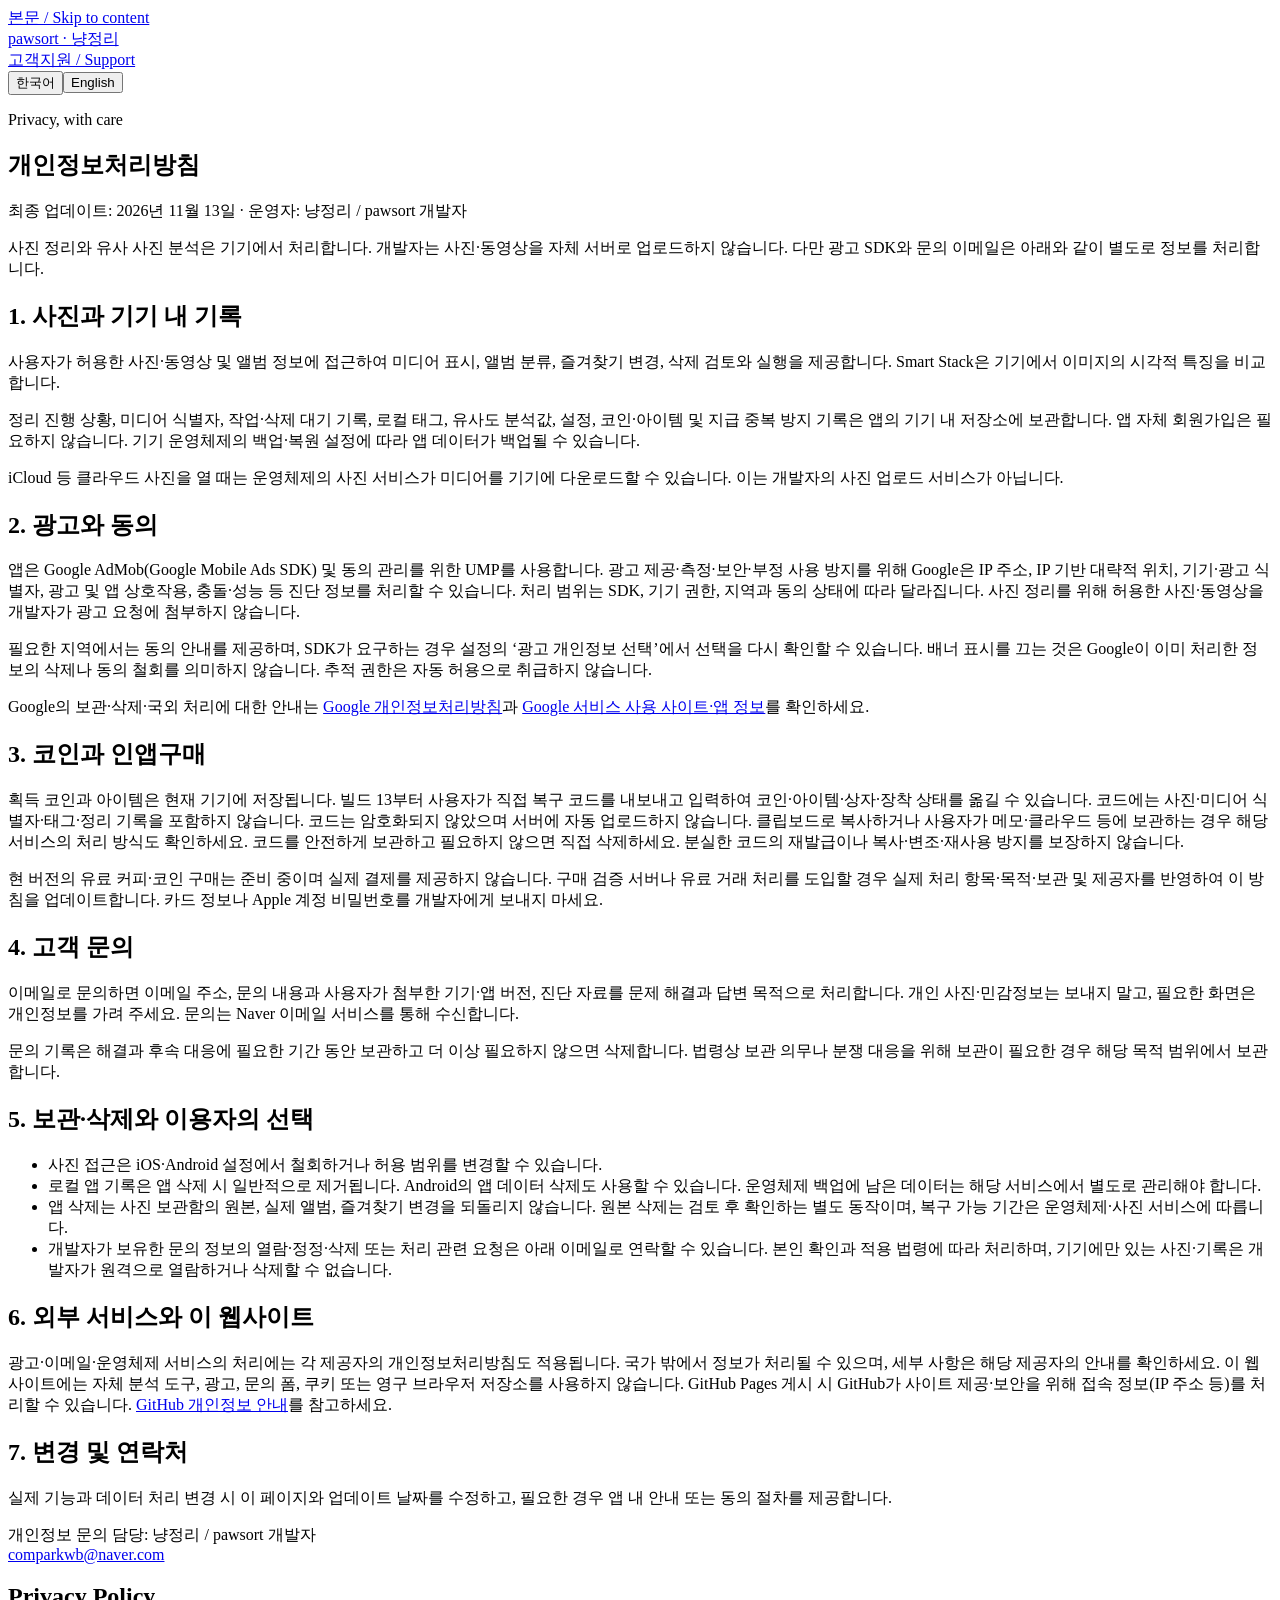
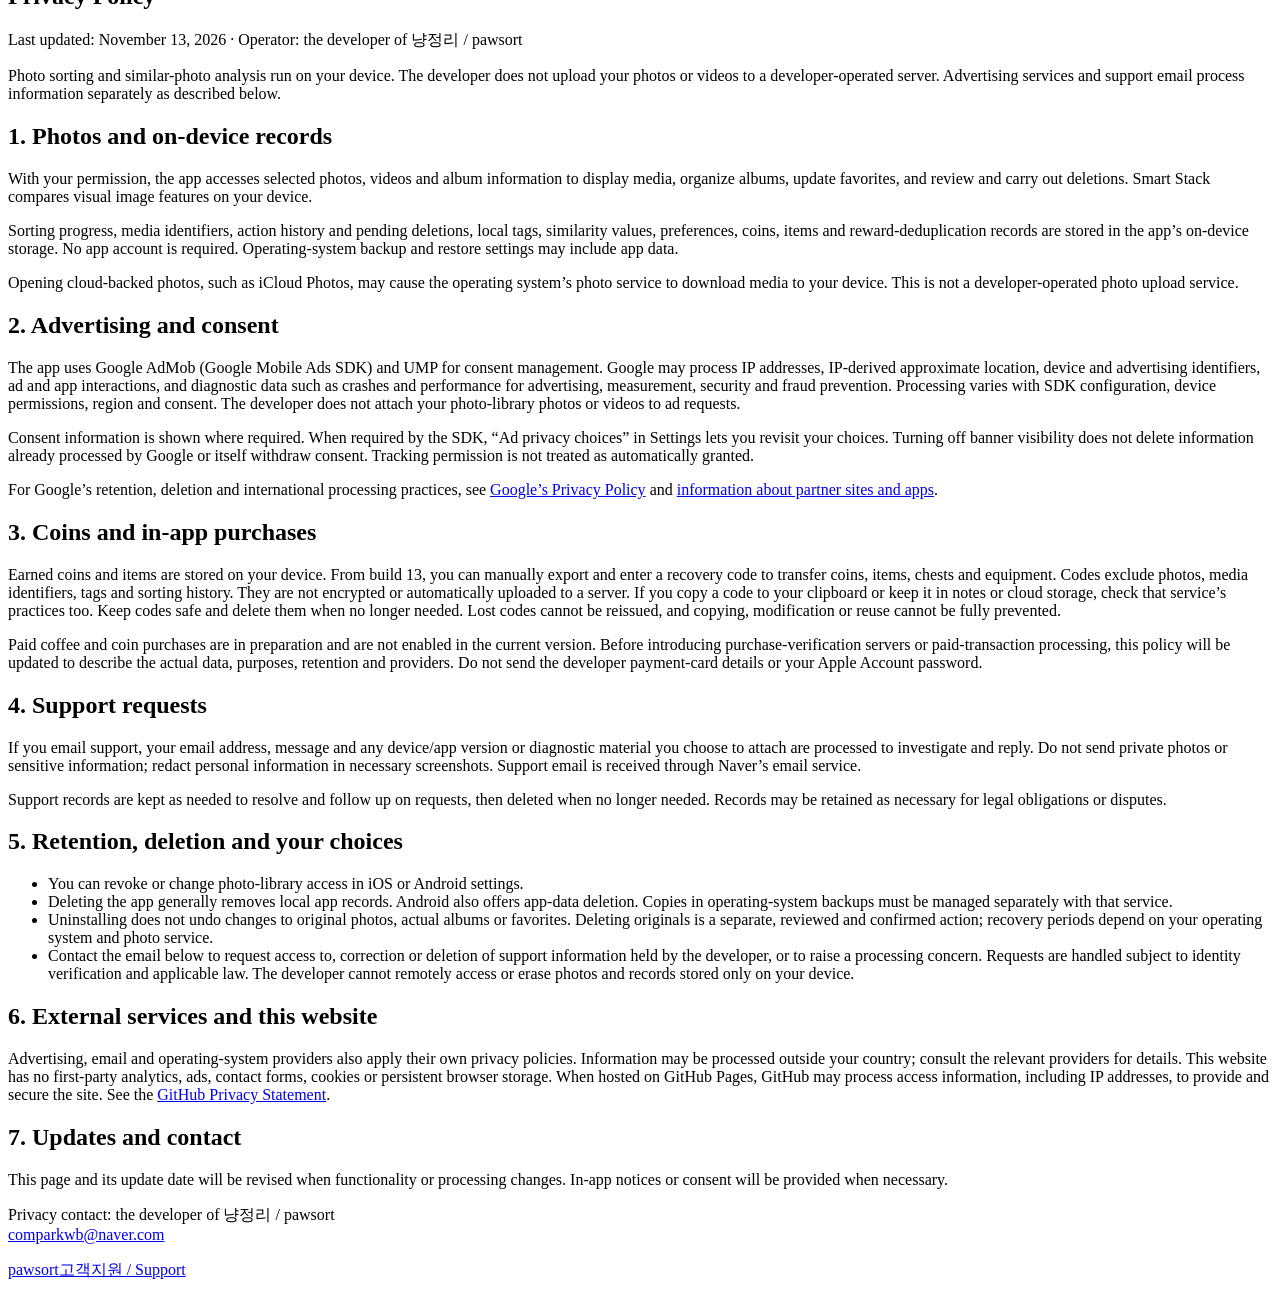
==== privacy.html @ aa528367 "Publish pawsort public privacy.html" ====
<!doctype html>
<html lang="ko"><head><meta charset="utf-8"><meta name="viewport" content="width=device-width,initial-scale=1"><meta name="description" content="냥정리 / pawsort 개인정보처리방침 · Privacy Policy"><meta name="referrer" content="strict-origin-when-cross-origin"><title>개인정보처리방침 · Privacy | pawsort</title><link rel="stylesheet" href="site.css"><script src="site.js" defer></script></head>
<body><a class="skip" href="#main">본문 / Skip to content</a><header><a class="brand" href="index.html" data-local>pawsort · 냥정리</a><nav aria-label="Main"><a href="support.html" data-local>고객지원 / Support</a><div class="language-controls"><button type="button" data-set-lang="ko" aria-pressed="true">한국어</button><button type="button" data-set-lang="en" aria-pressed="false">English</button></div></nav></header>
<main id="main"><p class="eyebrow">Privacy, with care</p>
<article data-lang="ko" lang="ko"><h1>개인정보처리방침</h1><p class="meta">최종 업데이트: 2026년 11월 13일 · 운영자: 냥정리 / pawsort 개발자</p>
<div class="callout">사진 정리와 유사 사진 분석은 기기에서 처리합니다. 개발자는 사진·동영상을 자체 서버로 업로드하지 않습니다. 다만 광고 SDK와 문의 이메일은 아래와 같이 별도로 정보를 처리합니다.</div>
<h2>1. 사진과 기기 내 기록</h2><p>사용자가 허용한 사진·동영상 및 앨범 정보에 접근하여 미디어 표시, 앨범 분류, 즐겨찾기 변경, 삭제 검토와 실행을 제공합니다. Smart Stack은 기기에서 이미지의 시각적 특징을 비교합니다.</p><p>정리 진행 상황, 미디어 식별자, 작업·삭제 대기 기록, 로컬 태그, 유사도 분석값, 설정, 코인·아이템 및 지급 중복 방지 기록은 앱의 기기 내 저장소에 보관합니다. 앱 자체 회원가입은 필요하지 않습니다. 기기 운영체제의 백업·복원 설정에 따라 앱 데이터가 백업될 수 있습니다.</p><p>iCloud 등 클라우드 사진을 열 때는 운영체제의 사진 서비스가 미디어를 기기에 다운로드할 수 있습니다. 이는 개발자의 사진 업로드 서비스가 아닙니다.</p>
<h2>2. 광고와 동의</h2><p>앱은 Google AdMob(Google Mobile Ads SDK) 및 동의 관리를 위한 UMP를 사용합니다. 광고 제공·측정·보안·부정 사용 방지를 위해 Google은 IP 주소, IP 기반 대략적 위치, 기기·광고 식별자, 광고 및 앱 상호작용, 충돌·성능 등 진단 정보를 처리할 수 있습니다. 처리 범위는 SDK, 기기 권한, 지역과 동의 상태에 따라 달라집니다. 사진 정리를 위해 허용한 사진·동영상을 개발자가 광고 요청에 첨부하지 않습니다.</p><p>필요한 지역에서는 동의 안내를 제공하며, SDK가 요구하는 경우 설정의 ‘광고 개인정보 선택’에서 선택을 다시 확인할 수 있습니다. 배너 표시를 끄는 것은 Google이 이미 처리한 정보의 삭제나 동의 철회를 의미하지 않습니다. 추적 권한은 자동 허용으로 취급하지 않습니다.</p><p>Google의 보관·삭제·국외 처리에 대한 안내는 <a href="https://policies.google.com/privacy">Google 개인정보처리방침</a>과 <a href="https://policies.google.com/technologies/partner-sites">Google 서비스 사용 사이트·앱 정보</a>를 확인하세요.</p>
<h2>3. 코인과 인앱구매</h2><p>획득 코인과 아이템은 현재 기기에 저장됩니다. 빌드 13부터 사용자가 직접 복구 코드를 내보내고 입력하여 코인·아이템·상자·장착 상태를 옮길 수 있습니다. 코드에는 사진·미디어 식별자·태그·정리 기록을 포함하지 않습니다. 코드는 암호화되지 않았으며 서버에 자동 업로드하지 않습니다. 클립보드로 복사하거나 사용자가 메모·클라우드 등에 보관하는 경우 해당 서비스의 처리 방식도 확인하세요. 코드를 안전하게 보관하고 필요하지 않으면 직접 삭제하세요. 분실한 코드의 재발급이나 복사·변조·재사용 방지를 보장하지 않습니다.</p><p>현 버전의 유료 커피·코인 구매는 준비 중이며 실제 결제를 제공하지 않습니다. 구매 검증 서버나 유료 거래 처리를 도입할 경우 실제 처리 항목·목적·보관 및 제공자를 반영하여 이 방침을 업데이트합니다. 카드 정보나 Apple 계정 비밀번호를 개발자에게 보내지 마세요.</p>
<h2>4. 고객 문의</h2><p>이메일로 문의하면 이메일 주소, 문의 내용과 사용자가 첨부한 기기·앱 버전, 진단 자료를 문제 해결과 답변 목적으로 처리합니다. 개인 사진·민감정보는 보내지 말고, 필요한 화면은 개인정보를 가려 주세요. 문의는 Naver 이메일 서비스를 통해 수신합니다.</p><p>문의 기록은 해결과 후속 대응에 필요한 기간 동안 보관하고 더 이상 필요하지 않으면 삭제합니다. 법령상 보관 의무나 분쟁 대응을 위해 보관이 필요한 경우 해당 목적 범위에서 보관합니다.</p>
<h2>5. 보관·삭제와 이용자의 선택</h2><ul><li>사진 접근은 iOS·Android 설정에서 철회하거나 허용 범위를 변경할 수 있습니다.</li><li>로컬 앱 기록은 앱 삭제 시 일반적으로 제거됩니다. Android의 앱 데이터 삭제도 사용할 수 있습니다. 운영체제 백업에 남은 데이터는 해당 서비스에서 별도로 관리해야 합니다.</li><li>앱 삭제는 사진 보관함의 원본, 실제 앨범, 즐겨찾기 변경을 되돌리지 않습니다. 원본 삭제는 검토 후 확인하는 별도 동작이며, 복구 가능 기간은 운영체제·사진 서비스에 따릅니다.</li><li>개발자가 보유한 문의 정보의 열람·정정·삭제 또는 처리 관련 요청은 아래 이메일로 연락할 수 있습니다. 본인 확인과 적용 법령에 따라 처리하며, 기기에만 있는 사진·기록은 개발자가 원격으로 열람하거나 삭제할 수 없습니다.</li></ul>
<h2>6. 외부 서비스와 이 웹사이트</h2><p>광고·이메일·운영체제 서비스의 처리에는 각 제공자의 개인정보처리방침도 적용됩니다. 국가 밖에서 정보가 처리될 수 있으며, 세부 사항은 해당 제공자의 안내를 확인하세요. 이 웹사이트에는 자체 분석 도구, 광고, 문의 폼, 쿠키 또는 영구 브라우저 저장소를 사용하지 않습니다. GitHub Pages 게시 시 GitHub가 사이트 제공·보안을 위해 접속 정보(IP 주소 등)를 처리할 수 있습니다. <a href="https://docs.github.com/en/site-policy/privacy-policies/github-general-privacy-statement">GitHub 개인정보 안내</a>를 참고하세요.</p>
<h2>7. 변경 및 연락처</h2><p>실제 기능과 데이터 처리 변경 시 이 페이지와 업데이트 날짜를 수정하고, 필요한 경우 앱 내 안내 또는 동의 절차를 제공합니다.</p><p>개인정보 문의 담당: 냥정리 / pawsort 개발자<br><a class="contact" href="mailto:comparkwb@naver.com">comparkwb@naver.com</a></p></article>
<article data-lang="en" lang="en"><h1>Privacy Policy</h1><p class="meta">Last updated: November 13, 2026 · Operator: the developer of 냥정리 / pawsort</p>
<div class="callout">Photo sorting and similar-photo analysis run on your device. The developer does not upload your photos or videos to a developer-operated server. Advertising services and support email process information separately as described below.</div>
<h2>1. Photos and on-device records</h2><p>With your permission, the app accesses selected photos, videos and album information to display media, organize albums, update favorites, and review and carry out deletions. Smart Stack compares visual image features on your device.</p><p>Sorting progress, media identifiers, action history and pending deletions, local tags, similarity values, preferences, coins, items and reward-deduplication records are stored in the app’s on-device storage. No app account is required. Operating-system backup and restore settings may include app data.</p><p>Opening cloud-backed photos, such as iCloud Photos, may cause the operating system’s photo service to download media to your device. This is not a developer-operated photo upload service.</p>
<h2>2. Advertising and consent</h2><p>The app uses Google AdMob (Google Mobile Ads SDK) and UMP for consent management. Google may process IP addresses, IP-derived approximate location, device and advertising identifiers, ad and app interactions, and diagnostic data such as crashes and performance for advertising, measurement, security and fraud prevention. Processing varies with SDK configuration, device permissions, region and consent. The developer does not attach your photo-library photos or videos to ad requests.</p><p>Consent information is shown where required. When required by the SDK, “Ad privacy choices” in Settings lets you revisit your choices. Turning off banner visibility does not delete information already processed by Google or itself withdraw consent. Tracking permission is not treated as automatically granted.</p><p>For Google’s retention, deletion and international processing practices, see <a href="https://policies.google.com/privacy">Google’s Privacy Policy</a> and <a href="https://policies.google.com/technologies/partner-sites">information about partner sites and apps</a>.</p>
<h2>3. Coins and in-app purchases</h2><p>Earned coins and items are stored on your device. From build 13, you can manually export and enter a recovery code to transfer coins, items, chests and equipment. Codes exclude photos, media identifiers, tags and sorting history. They are not encrypted or automatically uploaded to a server. If you copy a code to your clipboard or keep it in notes or cloud storage, check that service’s practices too. Keep codes safe and delete them when no longer needed. Lost codes cannot be reissued, and copying, modification or reuse cannot be fully prevented.</p><p>Paid coffee and coin purchases are in preparation and are not enabled in the current version. Before introducing purchase-verification servers or paid-transaction processing, this policy will be updated to describe the actual data, purposes, retention and providers. Do not send the developer payment-card details or your Apple Account password.</p>
<h2>4. Support requests</h2><p>If you email support, your email address, message and any device/app version or diagnostic material you choose to attach are processed to investigate and reply. Do not send private photos or sensitive information; redact personal information in necessary screenshots. Support email is received through Naver’s email service.</p><p>Support records are kept as needed to resolve and follow up on requests, then deleted when no longer needed. Records may be retained as necessary for legal obligations or disputes.</p>
<h2>5. Retention, deletion and your choices</h2><ul><li>You can revoke or change photo-library access in iOS or Android settings.</li><li>Deleting the app generally removes local app records. Android also offers app-data deletion. Copies in operating-system backups must be managed separately with that service.</li><li>Uninstalling does not undo changes to original photos, actual albums or favorites. Deleting originals is a separate, reviewed and confirmed action; recovery periods depend on your operating system and photo service.</li><li>Contact the email below to request access to, correction or deletion of support information held by the developer, or to raise a processing concern. Requests are handled subject to identity verification and applicable law. The developer cannot remotely access or erase photos and records stored only on your device.</li></ul>
<h2>6. External services and this website</h2><p>Advertising, email and operating-system providers also apply their own privacy policies. Information may be processed outside your country; consult the relevant providers for details. This website has no first-party analytics, ads, contact forms, cookies or persistent browser storage. When hosted on GitHub Pages, GitHub may process access information, including IP addresses, to provide and secure the site. See the <a href="https://docs.github.com/en/site-policy/privacy-policies/github-general-privacy-statement">GitHub Privacy Statement</a>.</p>
<h2>7. Updates and contact</h2><p>This page and its update date will be revised when functionality or processing changes. In-app notices or consent will be provided when necessary.</p><p>Privacy contact: the developer of 냥정리 / pawsort<br><a class="contact" href="mailto:comparkwb@naver.com">comparkwb@naver.com</a></p></article>
</main><footer><a href="index.html" data-local>pawsort</a><a href="support.html" data-local>고객지원 / Support</a></footer></body></html>
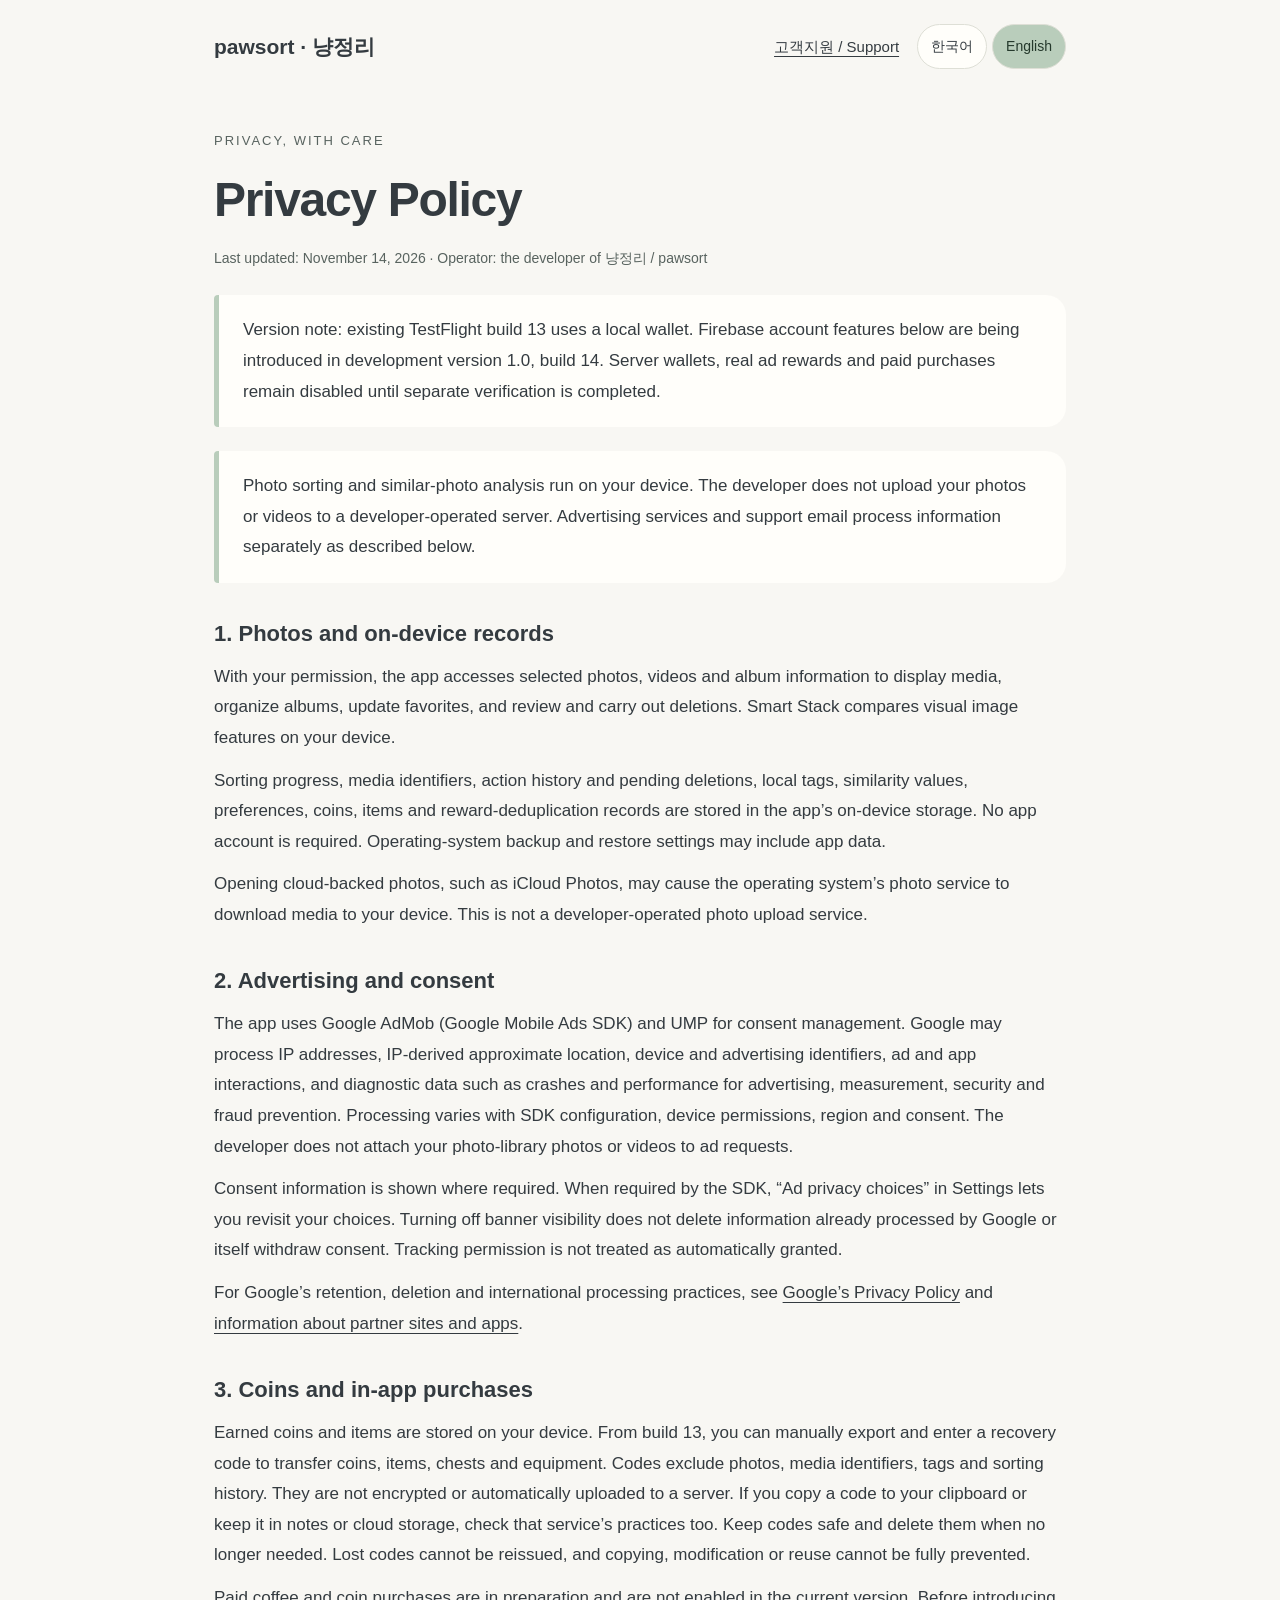
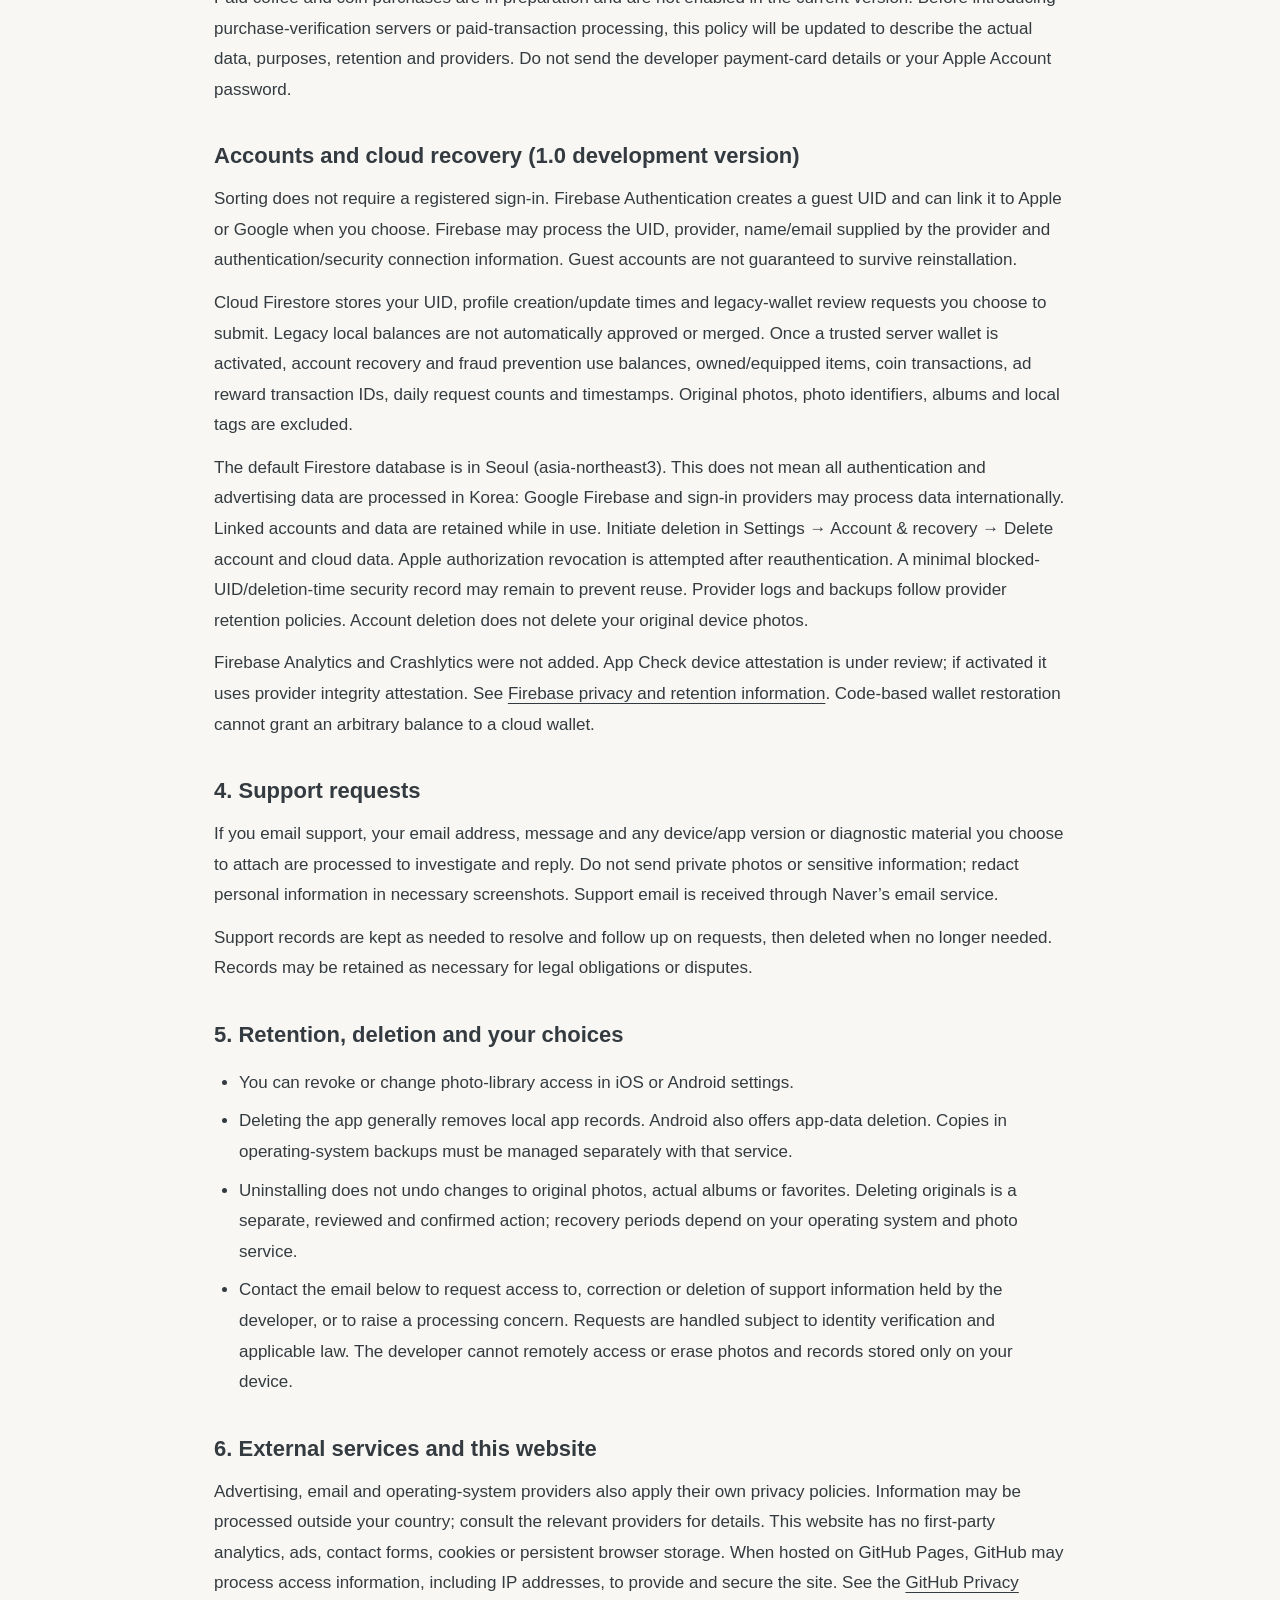
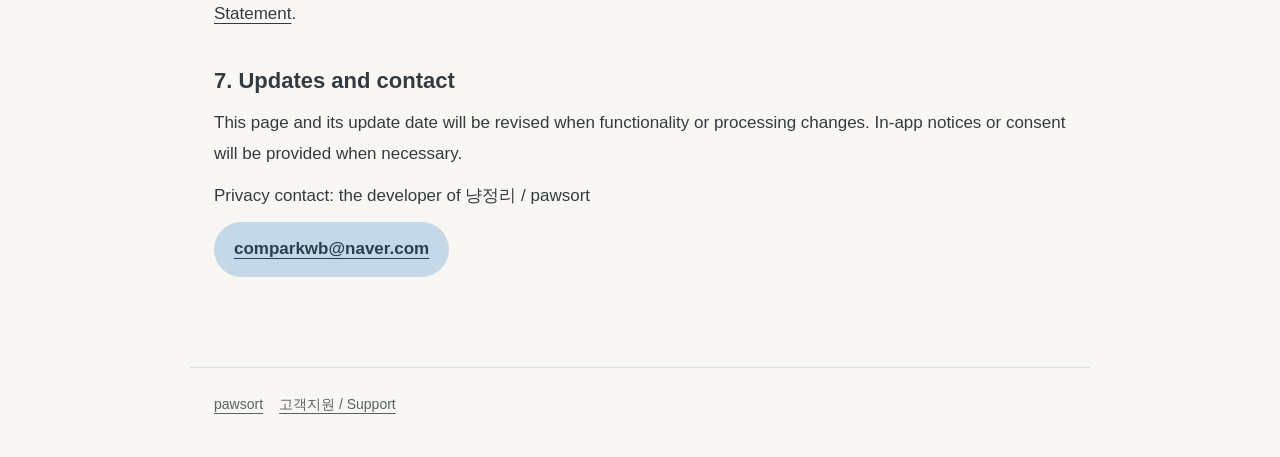
==== commit 5de5943c: "docs: clarify Firebase account rollout, recovery and reward privacy" ====
--- a/privacy.html
+++ b/privacy.html
@@ -2,20 +2,24 @@
 <html lang="ko"><head><meta charset="utf-8"><meta name="viewport" content="width=device-width,initial-scale=1"><meta name="description" content="냥정리 / pawsort 개인정보처리방침 · Privacy Policy"><meta name="referrer" content="strict-origin-when-cross-origin"><title>개인정보처리방침 · Privacy | pawsort</title><link rel="stylesheet" href="site.css"><script src="site.js" defer></script></head>
 <body><a class="skip" href="#main">본문 / Skip to content</a><header><a class="brand" href="index.html" data-local>pawsort · 냥정리</a><nav aria-label="Main"><a href="support.html" data-local>고객지원 / Support</a><div class="language-controls"><button type="button" data-set-lang="ko" aria-pressed="true">한국어</button><button type="button" data-set-lang="en" aria-pressed="false">English</button></div></nav></header>
 <main id="main"><p class="eyebrow">Privacy, with care</p>
-<article data-lang="ko" lang="ko"><h1>개인정보처리방침</h1><p class="meta">최종 업데이트: 2026년 11월 13일 · 운영자: 냥정리 / pawsort 개발자</p>
+<article data-lang="ko" lang="ko"><h1>개인정보처리방침</h1><p class="meta">최종 업데이트: 2026년 11월 14일 · 운영자: 냥정리 / pawsort 개발자</p>
+<div class="callout">버전 안내: 기존 TestFlight 빌드 13은 로컬 지갑을 사용합니다. 개발 중인 1.0 빌드 14부터 아래 Firebase 계정 기능을 도입합니다. 서버 지갑·실제 광고 보상·유료 구매는 별도 검증을 완료하기 전까지 비활성화됩니다.</div>
 <div class="callout">사진 정리와 유사 사진 분석은 기기에서 처리합니다. 개발자는 사진·동영상을 자체 서버로 업로드하지 않습니다. 다만 광고 SDK와 문의 이메일은 아래와 같이 별도로 정보를 처리합니다.</div>
 <h2>1. 사진과 기기 내 기록</h2><p>사용자가 허용한 사진·동영상 및 앨범 정보에 접근하여 미디어 표시, 앨범 분류, 즐겨찾기 변경, 삭제 검토와 실행을 제공합니다. Smart Stack은 기기에서 이미지의 시각적 특징을 비교합니다.</p><p>정리 진행 상황, 미디어 식별자, 작업·삭제 대기 기록, 로컬 태그, 유사도 분석값, 설정, 코인·아이템 및 지급 중복 방지 기록은 앱의 기기 내 저장소에 보관합니다. 앱 자체 회원가입은 필요하지 않습니다. 기기 운영체제의 백업·복원 설정에 따라 앱 데이터가 백업될 수 있습니다.</p><p>iCloud 등 클라우드 사진을 열 때는 운영체제의 사진 서비스가 미디어를 기기에 다운로드할 수 있습니다. 이는 개발자의 사진 업로드 서비스가 아닙니다.</p>
 <h2>2. 광고와 동의</h2><p>앱은 Google AdMob(Google Mobile Ads SDK) 및 동의 관리를 위한 UMP를 사용합니다. 광고 제공·측정·보안·부정 사용 방지를 위해 Google은 IP 주소, IP 기반 대략적 위치, 기기·광고 식별자, 광고 및 앱 상호작용, 충돌·성능 등 진단 정보를 처리할 수 있습니다. 처리 범위는 SDK, 기기 권한, 지역과 동의 상태에 따라 달라집니다. 사진 정리를 위해 허용한 사진·동영상을 개발자가 광고 요청에 첨부하지 않습니다.</p><p>필요한 지역에서는 동의 안내를 제공하며, SDK가 요구하는 경우 설정의 ‘광고 개인정보 선택’에서 선택을 다시 확인할 수 있습니다. 배너 표시를 끄는 것은 Google이 이미 처리한 정보의 삭제나 동의 철회를 의미하지 않습니다. 추적 권한은 자동 허용으로 취급하지 않습니다.</p><p>Google의 보관·삭제·국외 처리에 대한 안내는 <a href="https://policies.google.com/privacy">Google 개인정보처리방침</a>과 <a href="https://policies.google.com/technologies/partner-sites">Google 서비스 사용 사이트·앱 정보</a>를 확인하세요.</p>
 <h2>3. 코인과 인앱구매</h2><p>획득 코인과 아이템은 현재 기기에 저장됩니다. 빌드 13부터 사용자가 직접 복구 코드를 내보내고 입력하여 코인·아이템·상자·장착 상태를 옮길 수 있습니다. 코드에는 사진·미디어 식별자·태그·정리 기록을 포함하지 않습니다. 코드는 암호화되지 않았으며 서버에 자동 업로드하지 않습니다. 클립보드로 복사하거나 사용자가 메모·클라우드 등에 보관하는 경우 해당 서비스의 처리 방식도 확인하세요. 코드를 안전하게 보관하고 필요하지 않으면 직접 삭제하세요. 분실한 코드의 재발급이나 복사·변조·재사용 방지를 보장하지 않습니다.</p><p>현 버전의 유료 커피·코인 구매는 준비 중이며 실제 결제를 제공하지 않습니다. 구매 검증 서버나 유료 거래 처리를 도입할 경우 실제 처리 항목·목적·보관 및 제공자를 반영하여 이 방침을 업데이트합니다. 카드 정보나 Apple 계정 비밀번호를 개발자에게 보내지 마세요.</p>
+<h2>계정 및 클라우드 복구 (1.0 개발 버전)</h2><p>사진 정리는 정식 로그인 없이 사용할 수 있습니다. Firebase Authentication은 게스트 UID를 생성하며 사용자가 선택하면 Apple 또는 Google 계정과 연결합니다. Firebase는 UID, 로그인 제공자, 제공자가 전달하는 이름·이메일, 인증·보안 관련 접속 정보를 처리할 수 있습니다. 게스트 상태는 재설치 후 복구를 보장하지 않습니다.</p><p>Cloud Firestore에는 UID, 프로필 생성·수정 시간과 사용자가 요청한 기존 지갑 검증 대기 목록을 저장합니다. 기존 로컬 잔액을 자동으로 승인하거나 합산하지 않습니다. 서버 지갑이 활성화되면 잔액·구매 아이템·장착 상태·코인 거래 내역·광고 보상 거래 ID·일일 요청 횟수와 시각을 계정 복구 및 중복 보상 방지에 사용합니다. 사진 원본, 사진 식별자, 앨범 및 로컬 태그는 이 동기화에 포함하지 않습니다.</p><p>Firestore 기본 데이터베이스 위치는 서울(asia-northeast3)입니다. 이것이 모든 인증·광고 데이터의 국내 처리를 의미하지는 않습니다. Google Firebase 및 로그인 제공자가 국외에서 처리할 수 있습니다. 계정 연결과 데이터는 계정 사용 기간 동안 유지하며 설정 → 계정과 복구 → 계정과 클라우드 데이터 삭제에서 삭제를 요청할 수 있습니다. Apple 연결은 재인증 후 토큰 철회를 시도합니다. 보안상 삭제 처리 중인 UID와 시각의 최소 차단 기록은 재사용 방지를 위해 남을 수 있고, 제공자 자체 로그·백업의 삭제 주기는 제공자 정책에 따릅니다. 기기 내 사진은 계정 삭제로 삭제되지 않습니다.</p><p>Firebase Analytics와 Crashlytics는 추가하지 않았습니다. App Check는 기기 증명 설정을 검토 중이며 실제 활성화 시 제공자의 기기 무결성 증명을 사용합니다. <a href="https://firebase.google.com/support/privacy">Firebase 개인정보 및 보관 안내</a>를 확인하세요. 코드 기반 지갑 복구는 개발 중인 클라우드 지갑에 임의 잔액을 지급하는 수단으로 사용할 수 없습니다.</p>
 <h2>4. 고객 문의</h2><p>이메일로 문의하면 이메일 주소, 문의 내용과 사용자가 첨부한 기기·앱 버전, 진단 자료를 문제 해결과 답변 목적으로 처리합니다. 개인 사진·민감정보는 보내지 말고, 필요한 화면은 개인정보를 가려 주세요. 문의는 Naver 이메일 서비스를 통해 수신합니다.</p><p>문의 기록은 해결과 후속 대응에 필요한 기간 동안 보관하고 더 이상 필요하지 않으면 삭제합니다. 법령상 보관 의무나 분쟁 대응을 위해 보관이 필요한 경우 해당 목적 범위에서 보관합니다.</p>
 <h2>5. 보관·삭제와 이용자의 선택</h2><ul><li>사진 접근은 iOS·Android 설정에서 철회하거나 허용 범위를 변경할 수 있습니다.</li><li>로컬 앱 기록은 앱 삭제 시 일반적으로 제거됩니다. Android의 앱 데이터 삭제도 사용할 수 있습니다. 운영체제 백업에 남은 데이터는 해당 서비스에서 별도로 관리해야 합니다.</li><li>앱 삭제는 사진 보관함의 원본, 실제 앨범, 즐겨찾기 변경을 되돌리지 않습니다. 원본 삭제는 검토 후 확인하는 별도 동작이며, 복구 가능 기간은 운영체제·사진 서비스에 따릅니다.</li><li>개발자가 보유한 문의 정보의 열람·정정·삭제 또는 처리 관련 요청은 아래 이메일로 연락할 수 있습니다. 본인 확인과 적용 법령에 따라 처리하며, 기기에만 있는 사진·기록은 개발자가 원격으로 열람하거나 삭제할 수 없습니다.</li></ul>
 <h2>6. 외부 서비스와 이 웹사이트</h2><p>광고·이메일·운영체제 서비스의 처리에는 각 제공자의 개인정보처리방침도 적용됩니다. 국가 밖에서 정보가 처리될 수 있으며, 세부 사항은 해당 제공자의 안내를 확인하세요. 이 웹사이트에는 자체 분석 도구, 광고, 문의 폼, 쿠키 또는 영구 브라우저 저장소를 사용하지 않습니다. GitHub Pages 게시 시 GitHub가 사이트 제공·보안을 위해 접속 정보(IP 주소 등)를 처리할 수 있습니다. <a href="https://docs.github.com/en/site-policy/privacy-policies/github-general-privacy-statement">GitHub 개인정보 안내</a>를 참고하세요.</p>
 <h2>7. 변경 및 연락처</h2><p>실제 기능과 데이터 처리 변경 시 이 페이지와 업데이트 날짜를 수정하고, 필요한 경우 앱 내 안내 또는 동의 절차를 제공합니다.</p><p>개인정보 문의 담당: 냥정리 / pawsort 개발자<br><a class="contact" href="mailto:comparkwb@naver.com">comparkwb@naver.com</a></p></article>
-<article data-lang="en" lang="en"><h1>Privacy Policy</h1><p class="meta">Last updated: November 13, 2026 · Operator: the developer of 냥정리 / pawsort</p>
+<article data-lang="en" lang="en"><h1>Privacy Policy</h1><p class="meta">Last updated: November 14, 2026 · Operator: the developer of 냥정리 / pawsort</p>
+<div class="callout">Version note: existing TestFlight build 13 uses a local wallet. Firebase account features below are being introduced in development version 1.0, build 14. Server wallets, real ad rewards and paid purchases remain disabled until separate verification is completed.</div>
 <div class="callout">Photo sorting and similar-photo analysis run on your device. The developer does not upload your photos or videos to a developer-operated server. Advertising services and support email process information separately as described below.</div>
 <h2>1. Photos and on-device records</h2><p>With your permission, the app accesses selected photos, videos and album information to display media, organize albums, update favorites, and review and carry out deletions. Smart Stack compares visual image features on your device.</p><p>Sorting progress, media identifiers, action history and pending deletions, local tags, similarity values, preferences, coins, items and reward-deduplication records are stored in the app’s on-device storage. No app account is required. Operating-system backup and restore settings may include app data.</p><p>Opening cloud-backed photos, such as iCloud Photos, may cause the operating system’s photo service to download media to your device. This is not a developer-operated photo upload service.</p>
 <h2>2. Advertising and consent</h2><p>The app uses Google AdMob (Google Mobile Ads SDK) and UMP for consent management. Google may process IP addresses, IP-derived approximate location, device and advertising identifiers, ad and app interactions, and diagnostic data such as crashes and performance for advertising, measurement, security and fraud prevention. Processing varies with SDK configuration, device permissions, region and consent. The developer does not attach your photo-library photos or videos to ad requests.</p><p>Consent information is shown where required. When required by the SDK, “Ad privacy choices” in Settings lets you revisit your choices. Turning off banner visibility does not delete information already processed by Google or itself withdraw consent. Tracking permission is not treated as automatically granted.</p><p>For Google’s retention, deletion and international processing practices, see <a href="https://policies.google.com/privacy">Google’s Privacy Policy</a> and <a href="https://policies.google.com/technologies/partner-sites">information about partner sites and apps</a>.</p>
 <h2>3. Coins and in-app purchases</h2><p>Earned coins and items are stored on your device. From build 13, you can manually export and enter a recovery code to transfer coins, items, chests and equipment. Codes exclude photos, media identifiers, tags and sorting history. They are not encrypted or automatically uploaded to a server. If you copy a code to your clipboard or keep it in notes or cloud storage, check that service’s practices too. Keep codes safe and delete them when no longer needed. Lost codes cannot be reissued, and copying, modification or reuse cannot be fully prevented.</p><p>Paid coffee and coin purchases are in preparation and are not enabled in the current version. Before introducing purchase-verification servers or paid-transaction processing, this policy will be updated to describe the actual data, purposes, retention and providers. Do not send the developer payment-card details or your Apple Account password.</p>
+<h2>Accounts and cloud recovery (1.0 development version)</h2><p>Sorting does not require a registered sign-in. Firebase Authentication creates a guest UID and can link it to Apple or Google when you choose. Firebase may process the UID, provider, name/email supplied by the provider and authentication/security connection information. Guest accounts are not guaranteed to survive reinstallation.</p><p>Cloud Firestore stores your UID, profile creation/update times and legacy-wallet review requests you choose to submit. Legacy local balances are not automatically approved or merged. Once a trusted server wallet is activated, account recovery and fraud prevention use balances, owned/equipped items, coin transactions, ad reward transaction IDs, daily request counts and timestamps. Original photos, photo identifiers, albums and local tags are excluded.</p><p>The default Firestore database is in Seoul (asia-northeast3). This does not mean all authentication and advertising data are processed in Korea: Google Firebase and sign-in providers may process data internationally. Linked accounts and data are retained while in use. Initiate deletion in Settings → Account &amp; recovery → Delete account and cloud data. Apple authorization revocation is attempted after reauthentication. A minimal blocked-UID/deletion-time security record may remain to prevent reuse. Provider logs and backups follow provider retention policies. Account deletion does not delete your original device photos.</p><p>Firebase Analytics and Crashlytics were not added. App Check device attestation is under review; if activated it uses provider integrity attestation. See <a href="https://firebase.google.com/support/privacy">Firebase privacy and retention information</a>. Code-based wallet restoration cannot grant an arbitrary balance to a cloud wallet.</p>
 <h2>4. Support requests</h2><p>If you email support, your email address, message and any device/app version or diagnostic material you choose to attach are processed to investigate and reply. Do not send private photos or sensitive information; redact personal information in necessary screenshots. Support email is received through Naver’s email service.</p><p>Support records are kept as needed to resolve and follow up on requests, then deleted when no longer needed. Records may be retained as necessary for legal obligations or disputes.</p>
 <h2>5. Retention, deletion and your choices</h2><ul><li>You can revoke or change photo-library access in iOS or Android settings.</li><li>Deleting the app generally removes local app records. Android also offers app-data deletion. Copies in operating-system backups must be managed separately with that service.</li><li>Uninstalling does not undo changes to original photos, actual albums or favorites. Deleting originals is a separate, reviewed and confirmed action; recovery periods depend on your operating system and photo service.</li><li>Contact the email below to request access to, correction or deletion of support information held by the developer, or to raise a processing concern. Requests are handled subject to identity verification and applicable law. The developer cannot remotely access or erase photos and records stored only on your device.</li></ul>
 <h2>6. External services and this website</h2><p>Advertising, email and operating-system providers also apply their own privacy policies. Information may be processed outside your country; consult the relevant providers for details. This website has no first-party analytics, ads, contact forms, cookies or persistent browser storage. When hosted on GitHub Pages, GitHub may process access information, including IP addresses, to provide and secure the site. See the <a href="https://docs.github.com/en/site-policy/privacy-policies/github-general-privacy-statement">GitHub Privacy Statement</a>.</p>
--- a/site.css
+++ b/site.css
@@ -0,0 +1,4 @@
+:root{color-scheme:light dark;--bg:#f8f7f3;--surface:#fffefa;--text:#343b40;--muted:#58635f;--line:#dedfd6;--sage:#b9cdbb;--blue:#c5d8e8;--rose:#e9c6c6}
+*{box-sizing:border-box}body{margin:0;background:var(--bg);color:var(--text);font:17px/1.8 -apple-system,BlinkMacSystemFont,"Segoe UI",sans-serif;overflow-wrap:anywhere}a{color:inherit;text-underline-offset:4px}a:hover{text-decoration-thickness:2px}a:focus-visible,button:focus-visible,summary:focus-visible{outline:3px solid #527b9a;outline-offset:4px}header,main,footer{max-width:900px;margin:auto;padding:24px}header{display:flex;align-items:center;justify-content:space-between;gap:16px;flex-wrap:wrap}.brand{font-size:21px;font-weight:800;text-decoration:none}nav{display:flex;gap:18px;align-items:center;flex-wrap:wrap}nav a{font-size:15px}.language-controls{display:flex;gap:5px}button{font:inherit;font-size:14px;border:1px solid var(--line);padding:9px 13px;background:var(--surface);color:var(--text);border-radius:24px;cursor:pointer;min-height:44px}button[aria-pressed=true]{background:var(--sage);color:#25392c}h1{font-size:clamp(32px,6vw,48px);line-height:1.2;letter-spacing:-1.3px;margin:18px 0}h2{font-size:22px;line-height:1.4;margin:36px 0 12px}p{margin:12px 0}ul,ol{padding-left:25px}li{margin:8px 0}.eyebrow{font-size:13px;text-transform:uppercase;letter-spacing:2px;color:var(--muted)}.lead{font-size:20px;max-width:640px}.meta,footer{font-size:14px;color:var(--muted)}.callout{background:var(--surface);border-left:5px solid var(--sage);padding:20px 24px;border-radius:4px 20px 20px 4px;margin:24px 0}.contact{display:inline-block;background:var(--blue);color:#263f53;padding:12px 20px;border-radius:30px;font-weight:650;margin:10px 0}.links{display:flex;gap:14px;flex-wrap:wrap;margin:32px 0}.links a{padding:16px 22px;background:var(--surface);border:1px solid var(--line);border-radius:18px}.skip{position:absolute;left:16px;top:-100px;background:var(--surface);padding:12px;z-index:2}.skip:focus{top:12px}details{border-bottom:1px solid var(--line);padding:18px 0}summary{cursor:pointer;font-weight:650;min-height:44px}details p{padding:4px 0 4px 20px}footer{border-top:1px solid var(--line);margin-top:44px;padding-bottom:40px}footer a{margin-right:16px}[hidden]{display:none!important}
+@media(prefers-color-scheme:dark){:root{--bg:#202522;--surface:#2b322e;--text:#f1f0e9;--muted:#bec7be;--line:#4a564d}.contact{background:#c5d8e8}}
+@media(max-width:440px){header,main,footer{padding:20px}nav{gap:12px}.lead{font-size:18px}.callout{padding:16px 18px}}
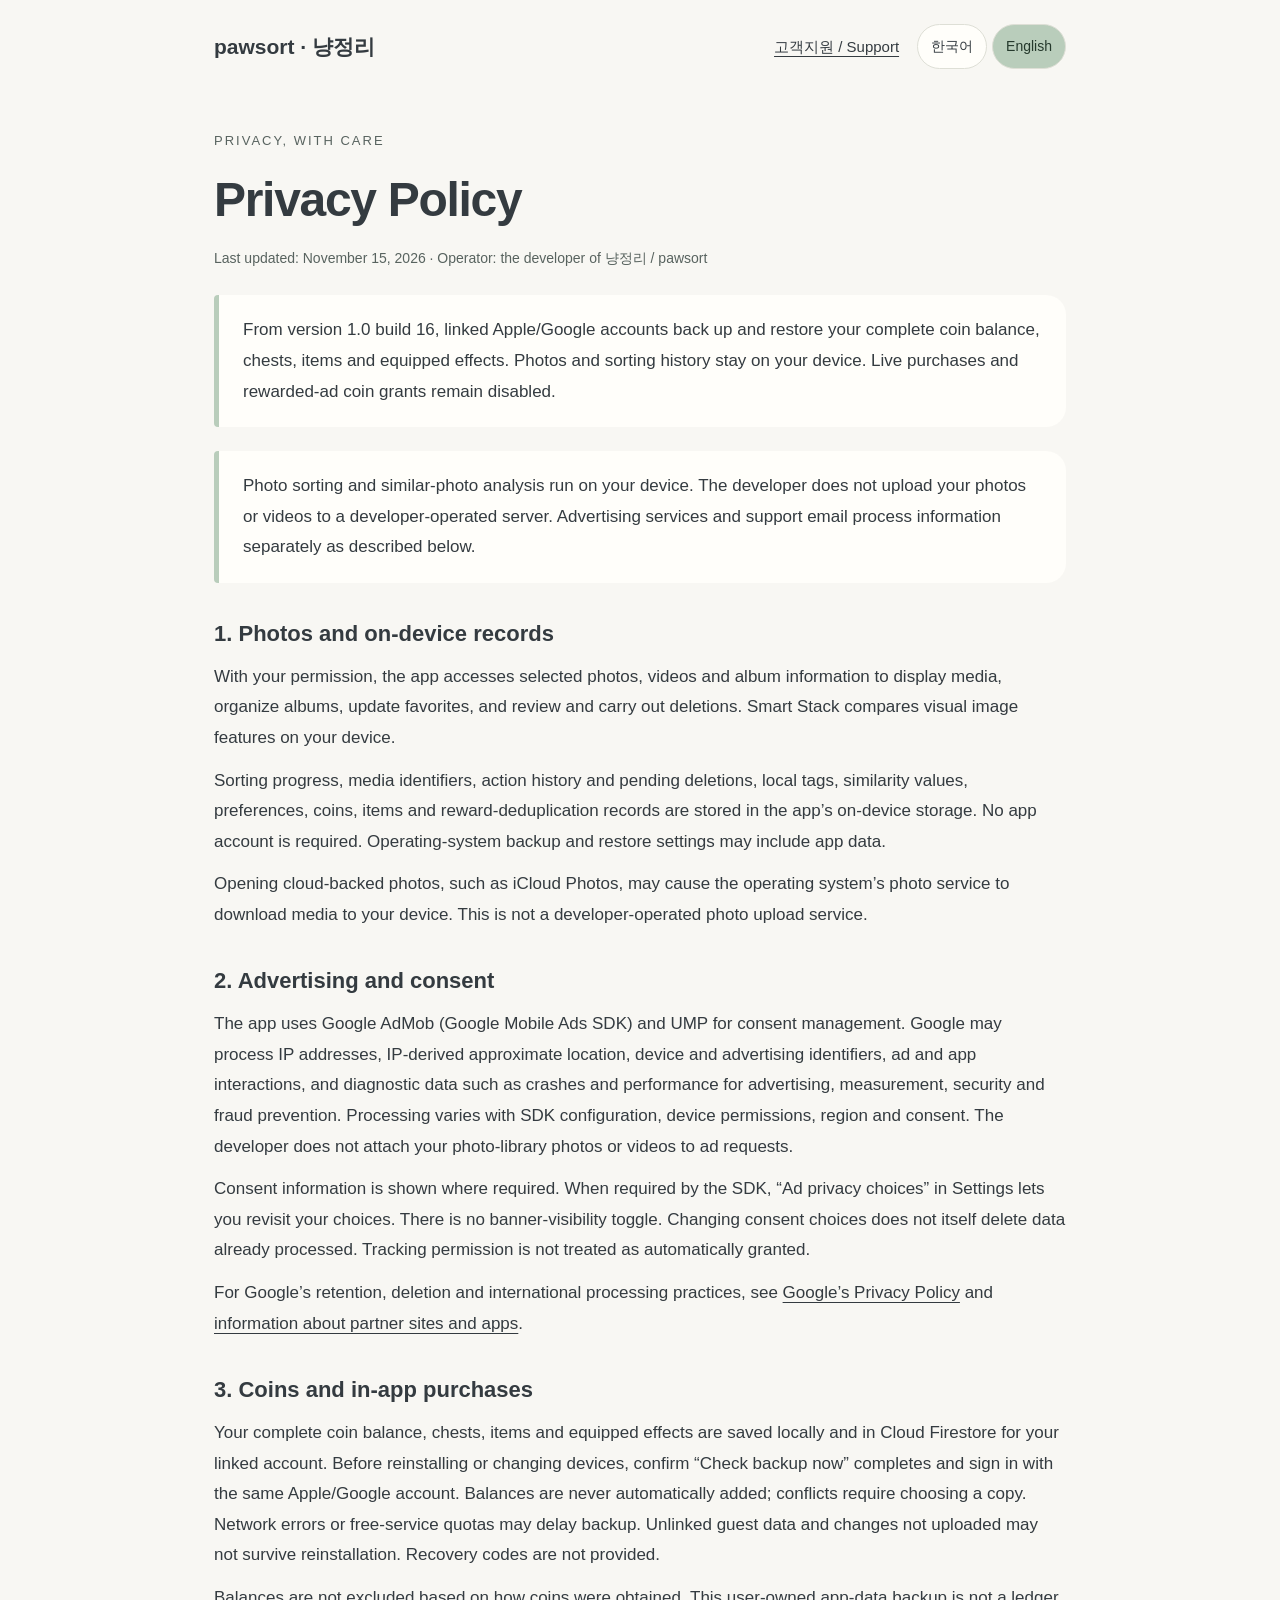
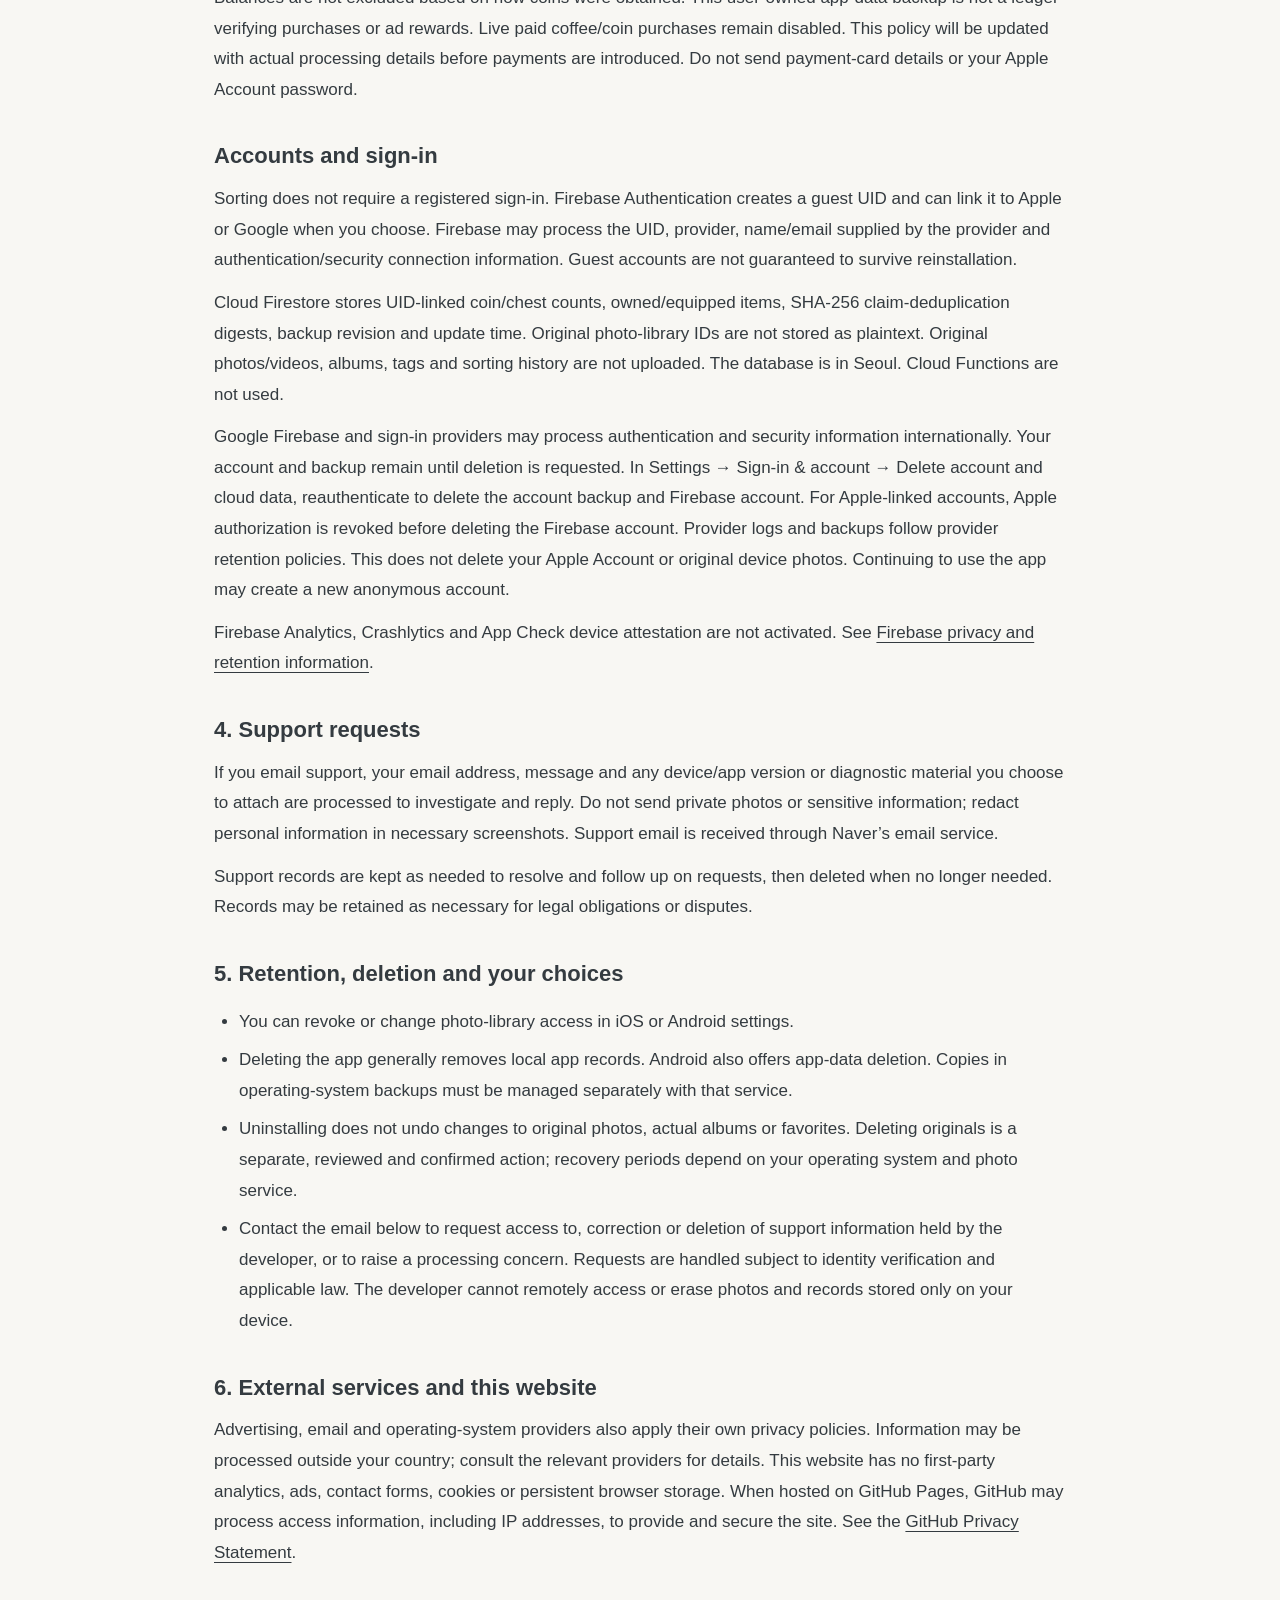
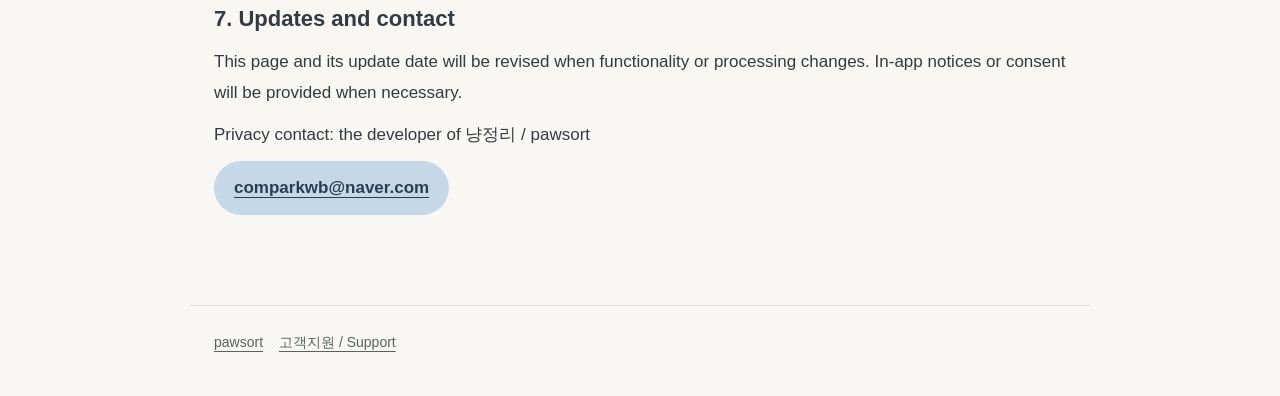
==== commit e215b39e: "Document PawSort account backup and restore for build 16" ====
--- a/privacy.html
+++ b/privacy.html
@@ -2,24 +2,24 @@
 <html lang="ko"><head><meta charset="utf-8"><meta name="viewport" content="width=device-width,initial-scale=1"><meta name="description" content="냥정리 / pawsort 개인정보처리방침 · Privacy Policy"><meta name="referrer" content="strict-origin-when-cross-origin"><title>개인정보처리방침 · Privacy | pawsort</title><link rel="stylesheet" href="site.css"><script src="site.js" defer></script></head>
 <body><a class="skip" href="#main">본문 / Skip to content</a><header><a class="brand" href="index.html" data-local>pawsort · 냥정리</a><nav aria-label="Main"><a href="support.html" data-local>고객지원 / Support</a><div class="language-controls"><button type="button" data-set-lang="ko" aria-pressed="true">한국어</button><button type="button" data-set-lang="en" aria-pressed="false">English</button></div></nav></header>
 <main id="main"><p class="eyebrow">Privacy, with care</p>
-<article data-lang="ko" lang="ko"><h1>개인정보처리방침</h1><p class="meta">최종 업데이트: 2026년 11월 14일 · 운영자: 냥정리 / pawsort 개발자</p>
-<div class="callout">버전 안내: 기존 TestFlight 빌드 13은 로컬 지갑을 사용합니다. 개발 중인 1.0 빌드 14부터 아래 Firebase 계정 기능을 도입합니다. 서버 지갑·실제 광고 보상·유료 구매는 별도 검증을 완료하기 전까지 비활성화됩니다.</div>
+<article data-lang="ko" lang="ko"><h1>개인정보처리방침</h1><p class="meta">최종 업데이트: 2026년 11월 15일 · 운영자: 냥정리 / pawsort 개발자</p>
+<div class="callout">1.0 빌드 16부터 연결된 Apple·Google 계정에 코인 전체 잔액·상자·아이템·장착 상태를 백업하고 같은 계정으로 복구합니다. 사진과 정리 기록은 기기에 보관합니다. 실제 유료 구매·광고 시청 코인 지급은 비활성 상태입니다.</div>
 <div class="callout">사진 정리와 유사 사진 분석은 기기에서 처리합니다. 개발자는 사진·동영상을 자체 서버로 업로드하지 않습니다. 다만 광고 SDK와 문의 이메일은 아래와 같이 별도로 정보를 처리합니다.</div>
 <h2>1. 사진과 기기 내 기록</h2><p>사용자가 허용한 사진·동영상 및 앨범 정보에 접근하여 미디어 표시, 앨범 분류, 즐겨찾기 변경, 삭제 검토와 실행을 제공합니다. Smart Stack은 기기에서 이미지의 시각적 특징을 비교합니다.</p><p>정리 진행 상황, 미디어 식별자, 작업·삭제 대기 기록, 로컬 태그, 유사도 분석값, 설정, 코인·아이템 및 지급 중복 방지 기록은 앱의 기기 내 저장소에 보관합니다. 앱 자체 회원가입은 필요하지 않습니다. 기기 운영체제의 백업·복원 설정에 따라 앱 데이터가 백업될 수 있습니다.</p><p>iCloud 등 클라우드 사진을 열 때는 운영체제의 사진 서비스가 미디어를 기기에 다운로드할 수 있습니다. 이는 개발자의 사진 업로드 서비스가 아닙니다.</p>
-<h2>2. 광고와 동의</h2><p>앱은 Google AdMob(Google Mobile Ads SDK) 및 동의 관리를 위한 UMP를 사용합니다. 광고 제공·측정·보안·부정 사용 방지를 위해 Google은 IP 주소, IP 기반 대략적 위치, 기기·광고 식별자, 광고 및 앱 상호작용, 충돌·성능 등 진단 정보를 처리할 수 있습니다. 처리 범위는 SDK, 기기 권한, 지역과 동의 상태에 따라 달라집니다. 사진 정리를 위해 허용한 사진·동영상을 개발자가 광고 요청에 첨부하지 않습니다.</p><p>필요한 지역에서는 동의 안내를 제공하며, SDK가 요구하는 경우 설정의 ‘광고 개인정보 선택’에서 선택을 다시 확인할 수 있습니다. 배너 표시를 끄는 것은 Google이 이미 처리한 정보의 삭제나 동의 철회를 의미하지 않습니다. 추적 권한은 자동 허용으로 취급하지 않습니다.</p><p>Google의 보관·삭제·국외 처리에 대한 안내는 <a href="https://policies.google.com/privacy">Google 개인정보처리방침</a>과 <a href="https://policies.google.com/technologies/partner-sites">Google 서비스 사용 사이트·앱 정보</a>를 확인하세요.</p>
-<h2>3. 코인과 인앱구매</h2><p>획득 코인과 아이템은 현재 기기에 저장됩니다. 빌드 13부터 사용자가 직접 복구 코드를 내보내고 입력하여 코인·아이템·상자·장착 상태를 옮길 수 있습니다. 코드에는 사진·미디어 식별자·태그·정리 기록을 포함하지 않습니다. 코드는 암호화되지 않았으며 서버에 자동 업로드하지 않습니다. 클립보드로 복사하거나 사용자가 메모·클라우드 등에 보관하는 경우 해당 서비스의 처리 방식도 확인하세요. 코드를 안전하게 보관하고 필요하지 않으면 직접 삭제하세요. 분실한 코드의 재발급이나 복사·변조·재사용 방지를 보장하지 않습니다.</p><p>현 버전의 유료 커피·코인 구매는 준비 중이며 실제 결제를 제공하지 않습니다. 구매 검증 서버나 유료 거래 처리를 도입할 경우 실제 처리 항목·목적·보관 및 제공자를 반영하여 이 방침을 업데이트합니다. 카드 정보나 Apple 계정 비밀번호를 개발자에게 보내지 마세요.</p>
-<h2>계정 및 클라우드 복구 (1.0 개발 버전)</h2><p>사진 정리는 정식 로그인 없이 사용할 수 있습니다. Firebase Authentication은 게스트 UID를 생성하며 사용자가 선택하면 Apple 또는 Google 계정과 연결합니다. Firebase는 UID, 로그인 제공자, 제공자가 전달하는 이름·이메일, 인증·보안 관련 접속 정보를 처리할 수 있습니다. 게스트 상태는 재설치 후 복구를 보장하지 않습니다.</p><p>Cloud Firestore에는 UID, 프로필 생성·수정 시간과 사용자가 요청한 기존 지갑 검증 대기 목록을 저장합니다. 기존 로컬 잔액을 자동으로 승인하거나 합산하지 않습니다. 서버 지갑이 활성화되면 잔액·구매 아이템·장착 상태·코인 거래 내역·광고 보상 거래 ID·일일 요청 횟수와 시각을 계정 복구 및 중복 보상 방지에 사용합니다. 사진 원본, 사진 식별자, 앨범 및 로컬 태그는 이 동기화에 포함하지 않습니다.</p><p>Firestore 기본 데이터베이스 위치는 서울(asia-northeast3)입니다. 이것이 모든 인증·광고 데이터의 국내 처리를 의미하지는 않습니다. Google Firebase 및 로그인 제공자가 국외에서 처리할 수 있습니다. 계정 연결과 데이터는 계정 사용 기간 동안 유지하며 설정 → 계정과 복구 → 계정과 클라우드 데이터 삭제에서 삭제를 요청할 수 있습니다. Apple 연결은 재인증 후 토큰 철회를 시도합니다. 보안상 삭제 처리 중인 UID와 시각의 최소 차단 기록은 재사용 방지를 위해 남을 수 있고, 제공자 자체 로그·백업의 삭제 주기는 제공자 정책에 따릅니다. 기기 내 사진은 계정 삭제로 삭제되지 않습니다.</p><p>Firebase Analytics와 Crashlytics는 추가하지 않았습니다. App Check는 기기 증명 설정을 검토 중이며 실제 활성화 시 제공자의 기기 무결성 증명을 사용합니다. <a href="https://firebase.google.com/support/privacy">Firebase 개인정보 및 보관 안내</a>를 확인하세요. 코드 기반 지갑 복구는 개발 중인 클라우드 지갑에 임의 잔액을 지급하는 수단으로 사용할 수 없습니다.</p>
+<h2>2. 광고와 동의</h2><p>앱은 Google AdMob(Google Mobile Ads SDK) 및 동의 관리를 위한 UMP를 사용합니다. 광고 제공·측정·보안·부정 사용 방지를 위해 Google은 IP 주소, IP 기반 대략적 위치, 기기·광고 식별자, 광고 및 앱 상호작용, 충돌·성능 등 진단 정보를 처리할 수 있습니다. 처리 범위는 SDK, 기기 권한, 지역과 동의 상태에 따라 달라집니다. 사진 정리를 위해 허용한 사진·동영상을 개발자가 광고 요청에 첨부하지 않습니다.</p><p>필요한 지역에서는 동의 안내를 제공하며, SDK가 요구하는 경우 설정의 ‘광고 개인정보 선택’에서 선택을 다시 확인할 수 있습니다. 배너 표시 토글은 제공하지 않습니다. 동의 선택 변경이 이미 처리된 정보의 삭제를 뜻하지는 않습니다. 추적 권한은 자동 허용으로 취급하지 않습니다.</p><p>Google의 보관·삭제·국외 처리에 대한 안내는 <a href="https://policies.google.com/privacy">Google 개인정보처리방침</a>과 <a href="https://policies.google.com/technologies/partner-sites">Google 서비스 사용 사이트·앱 정보</a>를 확인하세요.</p>
+<h2>3. 코인과 인앱구매</h2><p>코인 전체 잔액·상자·아이템·장착 상태를 기기 및 연결된 계정의 Cloud Firestore에 저장합니다. 재설치·기기 변경 전 설정의 ‘지금 백업 확인’에서 완료를 확인하고 같은 Apple·Google 계정으로 로그인하세요. 잔액은 자동 합산하지 않으며 충돌 시 사용할 사본을 선택합니다. 네트워크 오류나 무료 서비스 할당량으로 백업이 지연될 수 있습니다. 계정 연결 전 게스트 데이터와 미업로드 변경의 복구는 보장하지 않습니다. 코드 복구는 제공하지 않습니다.</p><p>획득 경로에 따라 코인을 백업에서 제외하지 않습니다. 백업은 사용자 앱 데이터이며 결제·광고 보상의 진위를 검증하는 원장은 아닙니다. 실제 유료 커피·코인 구매는 아직 비활성입니다. 결제를 도입하기 전 처리 항목·목적·보관 및 제공자를 반영하여 이 정책을 업데이트합니다. 카드 정보나 Apple 계정 비밀번호를 보내지 마세요.</p>
+<h2>계정 및 로그인</h2><p>사진 정리는 정식 로그인 없이 사용할 수 있습니다. Firebase Authentication은 게스트 UID를 생성하며 사용자가 선택하면 Apple 또는 Google 계정과 연결합니다. Firebase는 UID, 로그인 제공자, 제공자가 전달하는 이름·이메일, 인증·보안 관련 접속 정보를 처리할 수 있습니다. 게스트 계정은 재설치 후 복구를 보장하지 않습니다.</p><p>Cloud Firestore에는 UID별 코인·상자 수량, 소유·장착 아이템, 중복 지급 방지 SHA-256 해시, 백업 버전과 수정 시간을 저장합니다. 원본 사진 식별자를 그대로 저장하지 않으며 사진·동영상 원본, 앨범, 태그와 정리 기록은 업로드하지 않습니다. 데이터베이스는 서울에 있습니다. Cloud Functions는 사용하지 않습니다.</p><p>Google Firebase와 로그인 제공자는 인증·보안 정보를 국외에서 처리할 수 있습니다. 계정과 백업은 삭제 요청 시까지 유지합니다. 설정 → 로그인과 계정 → 계정과 클라우드 데이터 삭제에서 재인증 후 계정 백업과 Firebase 계정의 삭제를 요청할 수 있습니다. Apple 로그인 계정은 연결 토큰 철회 후 Firebase 계정을 삭제합니다. 제공자 자체 로그·백업의 보관 및 삭제 주기는 제공자 정책에 따릅니다. 계정 삭제는 Apple ID 자체나 기기의 원본 사진을 삭제하지 않습니다. 앱을 계속 사용하면 새로운 익명 계정이 생성될 수 있습니다.</p><p>Firebase Analytics와 Crashlytics는 사용하지 않으며 현재 App Check 기기 증명도 활성화하지 않았습니다. <a href="https://firebase.google.com/support/privacy">Firebase 개인정보 및 보관 안내</a>를 확인하세요.</p>
 <h2>4. 고객 문의</h2><p>이메일로 문의하면 이메일 주소, 문의 내용과 사용자가 첨부한 기기·앱 버전, 진단 자료를 문제 해결과 답변 목적으로 처리합니다. 개인 사진·민감정보는 보내지 말고, 필요한 화면은 개인정보를 가려 주세요. 문의는 Naver 이메일 서비스를 통해 수신합니다.</p><p>문의 기록은 해결과 후속 대응에 필요한 기간 동안 보관하고 더 이상 필요하지 않으면 삭제합니다. 법령상 보관 의무나 분쟁 대응을 위해 보관이 필요한 경우 해당 목적 범위에서 보관합니다.</p>
 <h2>5. 보관·삭제와 이용자의 선택</h2><ul><li>사진 접근은 iOS·Android 설정에서 철회하거나 허용 범위를 변경할 수 있습니다.</li><li>로컬 앱 기록은 앱 삭제 시 일반적으로 제거됩니다. Android의 앱 데이터 삭제도 사용할 수 있습니다. 운영체제 백업에 남은 데이터는 해당 서비스에서 별도로 관리해야 합니다.</li><li>앱 삭제는 사진 보관함의 원본, 실제 앨범, 즐겨찾기 변경을 되돌리지 않습니다. 원본 삭제는 검토 후 확인하는 별도 동작이며, 복구 가능 기간은 운영체제·사진 서비스에 따릅니다.</li><li>개발자가 보유한 문의 정보의 열람·정정·삭제 또는 처리 관련 요청은 아래 이메일로 연락할 수 있습니다. 본인 확인과 적용 법령에 따라 처리하며, 기기에만 있는 사진·기록은 개발자가 원격으로 열람하거나 삭제할 수 없습니다.</li></ul>
 <h2>6. 외부 서비스와 이 웹사이트</h2><p>광고·이메일·운영체제 서비스의 처리에는 각 제공자의 개인정보처리방침도 적용됩니다. 국가 밖에서 정보가 처리될 수 있으며, 세부 사항은 해당 제공자의 안내를 확인하세요. 이 웹사이트에는 자체 분석 도구, 광고, 문의 폼, 쿠키 또는 영구 브라우저 저장소를 사용하지 않습니다. GitHub Pages 게시 시 GitHub가 사이트 제공·보안을 위해 접속 정보(IP 주소 등)를 처리할 수 있습니다. <a href="https://docs.github.com/en/site-policy/privacy-policies/github-general-privacy-statement">GitHub 개인정보 안내</a>를 참고하세요.</p>
 <h2>7. 변경 및 연락처</h2><p>실제 기능과 데이터 처리 변경 시 이 페이지와 업데이트 날짜를 수정하고, 필요한 경우 앱 내 안내 또는 동의 절차를 제공합니다.</p><p>개인정보 문의 담당: 냥정리 / pawsort 개발자<br><a class="contact" href="mailto:comparkwb@naver.com">comparkwb@naver.com</a></p></article>
-<article data-lang="en" lang="en"><h1>Privacy Policy</h1><p class="meta">Last updated: November 14, 2026 · Operator: the developer of 냥정리 / pawsort</p>
-<div class="callout">Version note: existing TestFlight build 13 uses a local wallet. Firebase account features below are being introduced in development version 1.0, build 14. Server wallets, real ad rewards and paid purchases remain disabled until separate verification is completed.</div>
+<article data-lang="en" lang="en"><h1>Privacy Policy</h1><p class="meta">Last updated: November 15, 2026 · Operator: the developer of 냥정리 / pawsort</p>
+<div class="callout">From version 1.0 build 16, linked Apple/Google accounts back up and restore your complete coin balance, chests, items and equipped effects. Photos and sorting history stay on your device. Live purchases and rewarded-ad coin grants remain disabled.</div>
 <div class="callout">Photo sorting and similar-photo analysis run on your device. The developer does not upload your photos or videos to a developer-operated server. Advertising services and support email process information separately as described below.</div>
 <h2>1. Photos and on-device records</h2><p>With your permission, the app accesses selected photos, videos and album information to display media, organize albums, update favorites, and review and carry out deletions. Smart Stack compares visual image features on your device.</p><p>Sorting progress, media identifiers, action history and pending deletions, local tags, similarity values, preferences, coins, items and reward-deduplication records are stored in the app’s on-device storage. No app account is required. Operating-system backup and restore settings may include app data.</p><p>Opening cloud-backed photos, such as iCloud Photos, may cause the operating system’s photo service to download media to your device. This is not a developer-operated photo upload service.</p>
-<h2>2. Advertising and consent</h2><p>The app uses Google AdMob (Google Mobile Ads SDK) and UMP for consent management. Google may process IP addresses, IP-derived approximate location, device and advertising identifiers, ad and app interactions, and diagnostic data such as crashes and performance for advertising, measurement, security and fraud prevention. Processing varies with SDK configuration, device permissions, region and consent. The developer does not attach your photo-library photos or videos to ad requests.</p><p>Consent information is shown where required. When required by the SDK, “Ad privacy choices” in Settings lets you revisit your choices. Turning off banner visibility does not delete information already processed by Google or itself withdraw consent. Tracking permission is not treated as automatically granted.</p><p>For Google’s retention, deletion and international processing practices, see <a href="https://policies.google.com/privacy">Google’s Privacy Policy</a> and <a href="https://policies.google.com/technologies/partner-sites">information about partner sites and apps</a>.</p>
-<h2>3. Coins and in-app purchases</h2><p>Earned coins and items are stored on your device. From build 13, you can manually export and enter a recovery code to transfer coins, items, chests and equipment. Codes exclude photos, media identifiers, tags and sorting history. They are not encrypted or automatically uploaded to a server. If you copy a code to your clipboard or keep it in notes or cloud storage, check that service’s practices too. Keep codes safe and delete them when no longer needed. Lost codes cannot be reissued, and copying, modification or reuse cannot be fully prevented.</p><p>Paid coffee and coin purchases are in preparation and are not enabled in the current version. Before introducing purchase-verification servers or paid-transaction processing, this policy will be updated to describe the actual data, purposes, retention and providers. Do not send the developer payment-card details or your Apple Account password.</p>
-<h2>Accounts and cloud recovery (1.0 development version)</h2><p>Sorting does not require a registered sign-in. Firebase Authentication creates a guest UID and can link it to Apple or Google when you choose. Firebase may process the UID, provider, name/email supplied by the provider and authentication/security connection information. Guest accounts are not guaranteed to survive reinstallation.</p><p>Cloud Firestore stores your UID, profile creation/update times and legacy-wallet review requests you choose to submit. Legacy local balances are not automatically approved or merged. Once a trusted server wallet is activated, account recovery and fraud prevention use balances, owned/equipped items, coin transactions, ad reward transaction IDs, daily request counts and timestamps. Original photos, photo identifiers, albums and local tags are excluded.</p><p>The default Firestore database is in Seoul (asia-northeast3). This does not mean all authentication and advertising data are processed in Korea: Google Firebase and sign-in providers may process data internationally. Linked accounts and data are retained while in use. Initiate deletion in Settings → Account &amp; recovery → Delete account and cloud data. Apple authorization revocation is attempted after reauthentication. A minimal blocked-UID/deletion-time security record may remain to prevent reuse. Provider logs and backups follow provider retention policies. Account deletion does not delete your original device photos.</p><p>Firebase Analytics and Crashlytics were not added. App Check device attestation is under review; if activated it uses provider integrity attestation. See <a href="https://firebase.google.com/support/privacy">Firebase privacy and retention information</a>. Code-based wallet restoration cannot grant an arbitrary balance to a cloud wallet.</p>
+<h2>2. Advertising and consent</h2><p>The app uses Google AdMob (Google Mobile Ads SDK) and UMP for consent management. Google may process IP addresses, IP-derived approximate location, device and advertising identifiers, ad and app interactions, and diagnostic data such as crashes and performance for advertising, measurement, security and fraud prevention. Processing varies with SDK configuration, device permissions, region and consent. The developer does not attach your photo-library photos or videos to ad requests.</p><p>Consent information is shown where required. When required by the SDK, “Ad privacy choices” in Settings lets you revisit your choices. There is no banner-visibility toggle. Changing consent choices does not itself delete data already processed. Tracking permission is not treated as automatically granted.</p><p>For Google’s retention, deletion and international processing practices, see <a href="https://policies.google.com/privacy">Google’s Privacy Policy</a> and <a href="https://policies.google.com/technologies/partner-sites">information about partner sites and apps</a>.</p>
+<h2>3. Coins and in-app purchases</h2><p>Your complete coin balance, chests, items and equipped effects are saved locally and in Cloud Firestore for your linked account. Before reinstalling or changing devices, confirm “Check backup now” completes and sign in with the same Apple/Google account. Balances are never automatically added; conflicts require choosing a copy. Network errors or free-service quotas may delay backup. Unlinked guest data and changes not uploaded may not survive reinstallation. Recovery codes are not provided.</p><p>Balances are not excluded based on how coins were obtained. This user-owned app-data backup is not a ledger verifying purchases or ad rewards. Live paid coffee/coin purchases remain disabled. This policy will be updated with actual processing details before payments are introduced. Do not send payment-card details or your Apple Account password.</p>
+<h2>Accounts and sign-in</h2><p>Sorting does not require a registered sign-in. Firebase Authentication creates a guest UID and can link it to Apple or Google when you choose. Firebase may process the UID, provider, name/email supplied by the provider and authentication/security connection information. Guest accounts are not guaranteed to survive reinstallation.</p><p>Cloud Firestore stores UID-linked coin/chest counts, owned/equipped items, SHA-256 claim-deduplication digests, backup revision and update time. Original photo-library IDs are not stored as plaintext. Original photos/videos, albums, tags and sorting history are not uploaded. The database is in Seoul. Cloud Functions are not used.</p><p>Google Firebase and sign-in providers may process authentication and security information internationally. Your account and backup remain until deletion is requested. In Settings → Sign-in &amp; account → Delete account and cloud data, reauthenticate to delete the account backup and Firebase account. For Apple-linked accounts, Apple authorization is revoked before deleting the Firebase account. Provider logs and backups follow provider retention policies. This does not delete your Apple Account or original device photos. Continuing to use the app may create a new anonymous account.</p><p>Firebase Analytics, Crashlytics and App Check device attestation are not activated. See <a href="https://firebase.google.com/support/privacy">Firebase privacy and retention information</a>.</p>
 <h2>4. Support requests</h2><p>If you email support, your email address, message and any device/app version or diagnostic material you choose to attach are processed to investigate and reply. Do not send private photos or sensitive information; redact personal information in necessary screenshots. Support email is received through Naver’s email service.</p><p>Support records are kept as needed to resolve and follow up on requests, then deleted when no longer needed. Records may be retained as necessary for legal obligations or disputes.</p>
 <h2>5. Retention, deletion and your choices</h2><ul><li>You can revoke or change photo-library access in iOS or Android settings.</li><li>Deleting the app generally removes local app records. Android also offers app-data deletion. Copies in operating-system backups must be managed separately with that service.</li><li>Uninstalling does not undo changes to original photos, actual albums or favorites. Deleting originals is a separate, reviewed and confirmed action; recovery periods depend on your operating system and photo service.</li><li>Contact the email below to request access to, correction or deletion of support information held by the developer, or to raise a processing concern. Requests are handled subject to identity verification and applicable law. The developer cannot remotely access or erase photos and records stored only on your device.</li></ul>
 <h2>6. External services and this website</h2><p>Advertising, email and operating-system providers also apply their own privacy policies. Information may be processed outside your country; consult the relevant providers for details. This website has no first-party analytics, ads, contact forms, cookies or persistent browser storage. When hosted on GitHub Pages, GitHub may process access information, including IP addresses, to provide and secure the site. See the <a href="https://docs.github.com/en/site-policy/privacy-policies/github-general-privacy-statement">GitHub Privacy Statement</a>.</p>
